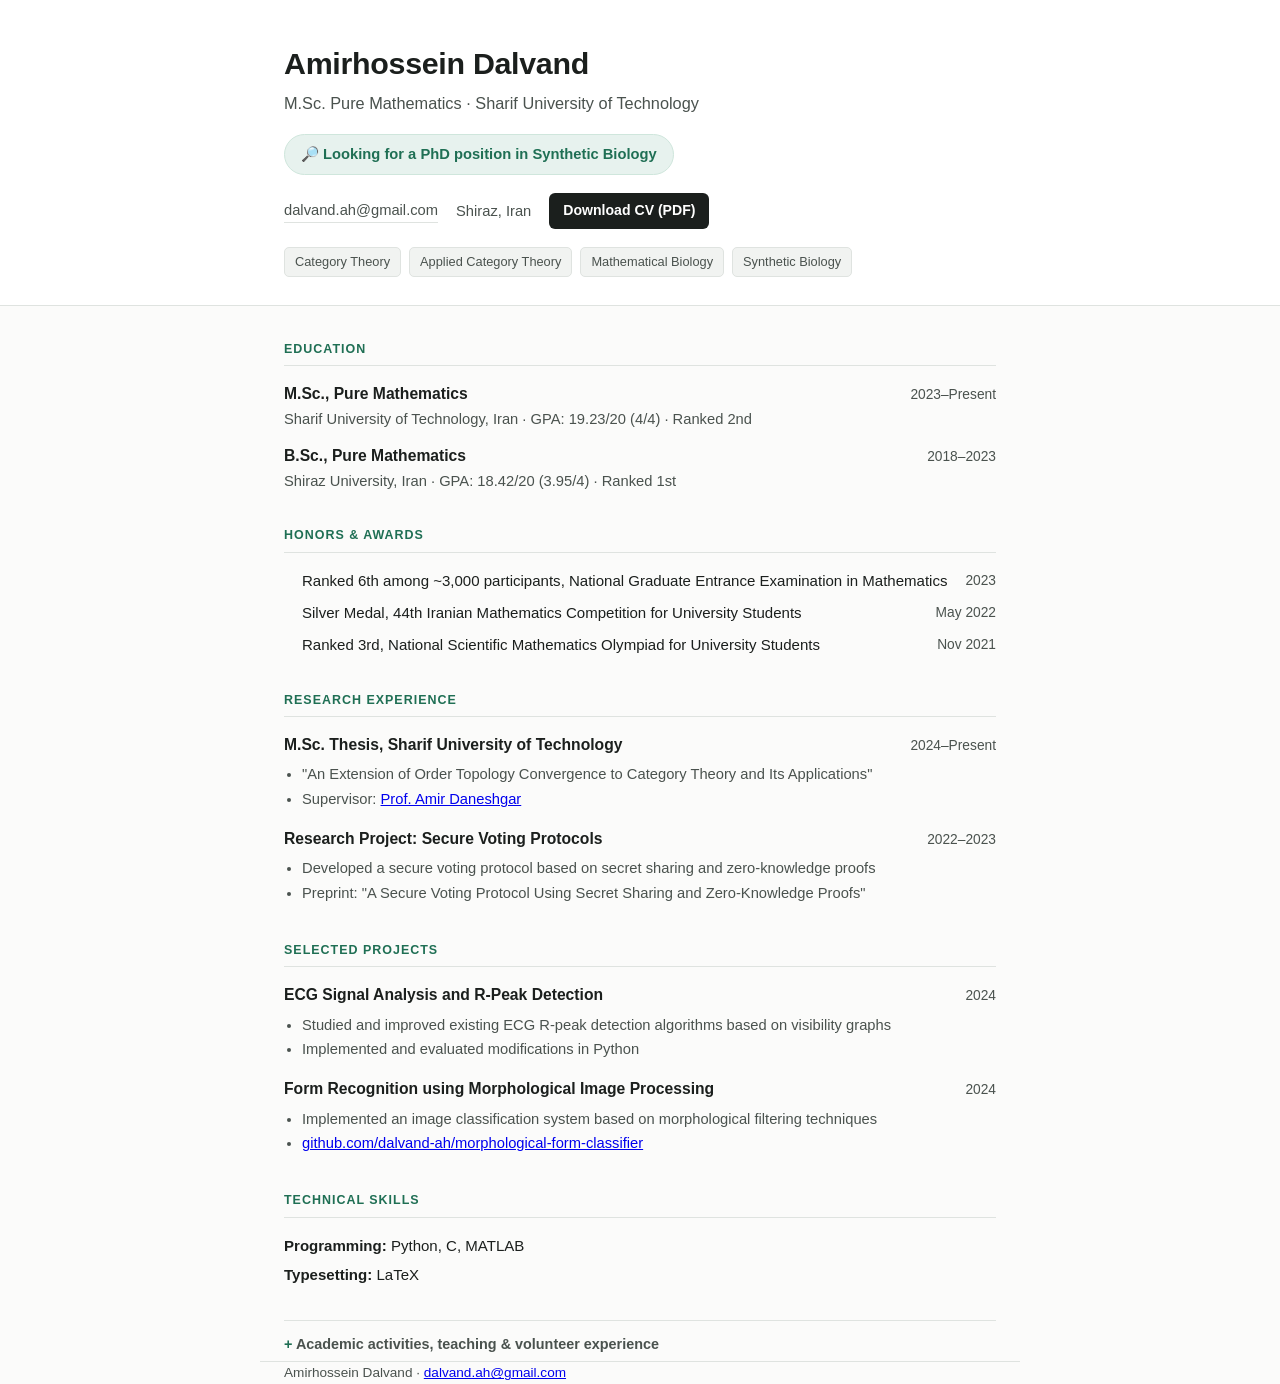
==== formal/index.html @ 2a24ca66 "Initial site" ====
<!DOCTYPE html>
<html lang="en">
<head>
<meta charset="UTF-8">
<meta name="viewport" content="width=device-width, initial-scale=1.0">
<title>Amirhossein Dalvand — CV</title>
<meta name="description" content="Amirhossein Dalvand — M.Sc. Pure Mathematics, Sharif University of Technology. Seeking a PhD position in Synthetic Biology.">
<link rel="stylesheet" href="style.css">
</head>
<body>

<header class="hero">
  <div class="wrap">
    <h1>Amirhossein Dalvand</h1>
    <p class="subtitle">M.Sc. Pure Mathematics · Sharif University of Technology</p>

    <div class="seeking">🔎 Looking for a PhD position in Synthetic Biology</div>

    <div class="contact-row">
      <a href="mailto:dalvand.ah@gmail.com">dalvand.ah@gmail.com</a>
      <span>Shiraz, Iran</span>
      <a class="btn-cv" href="Amirhossein_Dalvand_CV.pdf" target="_blank" rel="noopener">Download CV (PDF)</a>
    </div>

    <div class="tags">
      <span class="tag">Category Theory</span>
      <span class="tag">Applied Category Theory</span>
      <span class="tag">Mathematical Biology</span>
      <span class="tag">Synthetic Biology</span>
    </div>
  </div>
</header>

<main class="wrap">

  <section id="education">
    <h2 class="section-title">Education</h2>
    <div class="entry">
      <div class="entry-main">
        <div class="entry-title">M.Sc., Pure Mathematics</div>
        <div class="entry-sub">Sharif University of Technology, Iran · GPA: 19.23/20 (4/4) · Ranked 2nd</div>
      </div>
      <div class="entry-date">2023–Present</div>
    </div>
    <div class="entry">
      <div class="entry-main">
        <div class="entry-title">B.Sc., Pure Mathematics</div>
        <div class="entry-sub">Shiraz University, Iran · GPA: 18.42/20 (3.95/4) · Ranked 1st</div>
      </div>
      <div class="entry-date">2018–2023</div>
    </div>
  </section>

  <section id="honors">
    <h2 class="section-title">Honors &amp; Awards</h2>
    <ul class="plain-list">
      <li><span class="li-text">Ranked 6th among ~3,000 participants, National Graduate Entrance Examination in Mathematics</span><span class="li-date">2023</span></li>
      <li><span class="li-text">Silver Medal, 44th Iranian Mathematics Competition for University Students</span><span class="li-date">May 2022</span></li>
      <li><span class="li-text">Ranked 3rd, National Scientific Mathematics Olympiad for University Students</span><span class="li-date">Nov 2021</span></li>
    </ul>
  </section>

  <section id="research">
    <h2 class="section-title">Research Experience</h2>

    <div class="entry">
      <div class="entry-main">
        <div class="entry-title">M.Sc. Thesis, Sharif University of Technology</div>
        <ul class="detail-list">
          <li>"An Extension of Order Topology Convergence to Category Theory and Its Applications"</li>
          <li>Supervisor: <a href="http://math.sharif.ir/faculties/daneshgar" target="_blank" rel="noopener">Prof. Amir Daneshgar</a></li>
        </ul>
      </div>
      <div class="entry-date">2024–Present</div>
    </div>

    <div class="entry">
      <div class="entry-main">
        <div class="entry-title">Research Project: Secure Voting Protocols</div>
        <ul class="detail-list">
          <li>Developed a secure voting protocol based on secret sharing and zero-knowledge proofs</li>
          <li>Preprint: "A Secure Voting Protocol Using Secret Sharing and Zero-Knowledge Proofs"</li>
        </ul>
      </div>
      <div class="entry-date">2022–2023</div>
    </div>
  </section>

  <section id="projects">
    <h2 class="section-title">Selected Projects</h2>
    <div class="entry">
      <div class="entry-main">
        <div class="entry-title">ECG Signal Analysis and R-Peak Detection</div>
        <ul class="detail-list">
          <li>Studied and improved existing ECG R-peak detection algorithms based on visibility graphs</li>
          <li>Implemented and evaluated modifications in Python</li>
        </ul>
      </div>
      <div class="entry-date">2024</div>
    </div>
    <div class="entry">
      <div class="entry-main">
        <div class="entry-title">Form Recognition using Morphological Image Processing</div>
        <ul class="detail-list">
          <li>Implemented an image classification system based on morphological filtering techniques</li>
          <li><a href="https://github.com/dalvand-ah/morphological-form-classifier" target="_blank" rel="noopener">github.com/dalvand-ah/morphological-form-classifier</a></li>
        </ul>
      </div>
      <div class="entry-date">2024</div>
    </div>
  </section>

  <section id="skills">
    <h2 class="section-title">Technical Skills</h2>
    <div class="skills-row"><b>Programming:</b> Python, C, MATLAB</div>
    <div class="skills-row"><b>Typesetting:</b> LaTeX</div>
  </section>

  <section id="more">
    <details class="more">
      <summary>Academic activities, teaching &amp; volunteer experience</summary>

      <div class="sub">
        <h2 class="section-title">Academic Activities</h2>
        <ul class="plain-list">
          <li><span class="li-text">Seminar Talk: Existence and Uniqueness of the Haar Measure</span><span class="li-date">Spring 2025</span></li>
          <li><span class="li-text">Seminar Talk: Variational Problems in Discrete Geometry</span><span class="li-date">Spring 2025</span></li>
          <li><span class="li-text">Course Presentation: Multivariate Cointegration in Statistical Arbitrage</span><span class="li-date">Fall 2024</span></li>
          <li><span class="li-text">Organizer &amp; Instructor, Problem-Solving Workshops for Undergraduate Mathematics Competitions, Shiraz University</span><span class="li-date">Fall 2022</span></li>
          <li><span class="li-text">Organizer of Biweekly Paper Reading Sessions for Undergraduate Mathematics Students</span><span class="li-date">Summer 2022</span></li>
          <li><span class="li-text">Organizer of the "One Step in Algebra" Seminar Series, Shiraz University</span><span class="li-date">Nov 2021</span></li>
        </ul>
      </div>

      <div class="sub">
        <h2 class="section-title">Teaching Experience (Teaching Assistant, Shiraz University)</h2>
        <ul class="plain-list">
          <li><span class="li-text">Mathematical Analysis I</span><span class="li-date">Fall 2022</span></li>
          <li><span class="li-text">Complex Functions</span><span class="li-date">Fall 2022</span></li>
          <li><span class="li-text">Algebra</span><span class="li-date">Fall 2021</span></li>
          <li><span class="li-text">Mathematics and Its Applications in Management</span><span class="li-date">Spring 2021</span></li>
        </ul>
      </div>

      <div class="sub">
        <h2 class="section-title">Volunteer Activities</h2>
        <ul class="plain-list">
          <li><span class="li-text">Staff Member, Mathematics Library, Shiraz University</span><span class="li-date">2021</span></li>
          <li><span class="li-text">Member of the Mathematics Student Association, Shiraz University</span><span class="li-date">2020</span></li>
        </ul>
      </div>
    </details>
  </section>

  <!-- FAQ section temporarily disabled pending careful review — see conversation notes
  <section id="faq">
    <h2 class="section-title">A Few Questions You Might Have</h2>

    <div class="faq-item">
      <button class="faq-q"><span>Why Synthetic Biology?</span><span class="plus">+</span></button>
      <div class="faq-a">
        <p>It checks three boxes that matter to me at once: it's application-driven, it feels meaningful because it can directly improve people's lives, and it opens a career path outside academia. Most importantly, it's a field where I can actually watch a mathematical model turn into something real on the lab bench.</p>
      </div>
    </div>

    <div class="faq-item">
      <button class="faq-q"><span>How does Category Theory relate to Synthetic Biology?</span><span class="plus">+</span></button>
      <div class="faq-a">
        <p>Directly, it doesn't. But there's a conceptual resonance I find compelling: Category Theory cares less about objects themselves than about the relationships between them and how they compose. In the same way, a complex biological system can be studied through the relationships between its parts, from a control-theory perspective — a lens I find genuinely interesting. Still, I see moving into this new field as a real challenge rather than a continuation of my past work, and it's a challenge I've chosen deliberately.</p>
      </div>
    </div>

    <div class="faq-item">
      <button class="faq-q"><span>You have no wet-lab or biology background — how do you plan to bridge that gap?</span><span class="plus">+</span></button>
      <div class="faq-a">
        <p>I don't have formal wet-lab training, and I'm not pretending otherwise. What I bring is a strong quantitative background — mathematical modeling and hands-on programming, including work with real biological signal data in my ECG project. I plan to close the gap through foundational coursework and by treating the early part of a PhD as exactly where that bridge gets built: much of synthetic biology's computational and design side is contributed to by people who came from math, physics, or engineering rather than biology. The wet-lab side is something I'm genuinely eager to learn hands-on, not a barrier I'm hoping to avoid.</p>
      </div>
    </div>

    <div class="faq-item">
      <button class="faq-q"><span>What specific area within Synthetic Biology interests you most?</span><span class="plus">+</span></button>
      <div class="faq-a">
        <p>Honestly, it's a huge field, and I don't want to force a premature answer. I'm still in the process of exploring its sub-areas to find where my mathematical background can contribute the most.</p>
      </div>
    </div>
  </section>
  -->

</main>

<footer class="wrap">
  <span>Amirhossein Dalvand · <a href="mailto:dalvand.ah@gmail.com">dalvand.ah@gmail.com</a></span>
</footer>

<script src="script.js"></script>
</body>
</html>
---- formal/style.css ----
:root {
  --ink: #1b1f1d;
  --ink-soft: #4a524e;
  --line: #dfe3e0;
  --bg: #fbfbfa;
  --panel: #ffffff;
  --accent: #1f6f54;
  --accent-soft: #e7f2ee;
  --max-w: 760px;
}

* { box-sizing: border-box; }

html { scroll-behavior: smooth; }

body {
  margin: 0;
  background: var(--bg);
  color: var(--ink);
  font-family: -apple-system, BlinkMacSystemFont, "Segoe UI", Roboto, Helvetica, Arial, sans-serif;
  line-height: 1.55;
  font-size: 16px;
}

.wrap {
  max-width: var(--max-w);
  margin: 0 auto;
  padding: 0 24px;
}

/* ---------- Hero ---------- */

header.hero {
  background: var(--panel);
  border-bottom: 1px solid var(--line);
  padding: 40px 0 28px;
}

header.hero h1 {
  margin: 0 0 4px;
  font-size: 1.9rem;
  font-weight: 700;
  letter-spacing: -0.01em;
}

.subtitle {
  margin: 0 0 18px;
  color: var(--ink-soft);
  font-size: 1.02rem;
}

.seeking {
  display: inline-flex;
  align-items: center;
  gap: 8px;
  background: var(--accent-soft);
  color: var(--accent);
  border: 1px solid #cfe6dc;
  border-radius: 999px;
  padding: 8px 16px;
  font-size: 0.92rem;
  font-weight: 600;
  margin-bottom: 18px;
}

.contact-row {
  display: flex;
  flex-wrap: wrap;
  gap: 8px 18px;
  align-items: center;
  font-size: 0.92rem;
  color: var(--ink-soft);
}

.contact-row a {
  color: var(--ink-soft);
  text-decoration: none;
  border-bottom: 1px solid var(--line);
}

.contact-row a:hover { color: var(--accent); border-color: var(--accent); }

.btn-cv {
  display: inline-block;
  background: var(--ink);
  color: #fff !important;
  border: none !important;
  border-radius: 6px;
  padding: 7px 14px;
  font-weight: 600;
  font-size: 0.88rem;
}

.btn-cv:hover { background: var(--accent); }

.tags {
  margin-top: 18px;
  display: flex;
  flex-wrap: wrap;
  gap: 8px;
}

.tag {
  font-size: 0.8rem;
  color: var(--ink-soft);
  background: #f1f3f1;
  border: 1px solid var(--line);
  border-radius: 5px;
  padding: 4px 10px;
}

/* ---------- Sections ---------- */

main { padding: 8px 0 40px; }

section { margin-top: 34px; }

h2.section-title {
  font-size: 0.78rem;
  text-transform: uppercase;
  letter-spacing: 0.08em;
  color: var(--accent);
  border-bottom: 1px solid var(--line);
  padding-bottom: 6px;
  margin: 0 0 16px;
  font-weight: 700;
}

.entry {
  display: flex;
  justify-content: space-between;
  gap: 16px;
  margin-bottom: 14px;
}

.entry:last-child { margin-bottom: 0; }

.entry-main { flex: 1; }

.entry-title {
  font-weight: 600;
  font-size: 0.98rem;
}

.entry-sub {
  color: var(--ink-soft);
  font-size: 0.92rem;
  margin-top: 1px;
}

.entry-date {
  color: var(--ink-soft);
  font-size: 0.86rem;
  white-space: nowrap;
  padding-top: 2px;
}

ul.detail-list {
  margin: 6px 0 0;
  padding-left: 18px;
  font-size: 0.92rem;
  color: var(--ink-soft);
}

ul.detail-list li { margin-bottom: 2px; }

ul.plain-list {
  margin: 0;
  padding-left: 18px;
  font-size: 0.94rem;
}

ul.plain-list li {
  margin-bottom: 9px;
  display: flex;
  justify-content: space-between;
  gap: 12px;
}

ul.plain-list li:last-child { margin-bottom: 0; }

.li-text { flex: 1; }

.li-date {
  color: var(--ink-soft);
  font-size: 0.86rem;
  white-space: nowrap;
  padding-top: 1px;
}

.skills-row { font-size: 0.94rem; margin-bottom: 6px; }
.skills-row:last-child { margin-bottom: 0; }
.skills-row b { font-weight: 600; }

/* ---------- More / disclosure ---------- */

details.more {
  border-top: 1px solid var(--line);
  padding-top: 6px;
}

details.more > summary {
  cursor: pointer;
  list-style: none;
  font-size: 0.9rem;
  color: var(--ink-soft);
  padding: 6px 0;
  font-weight: 600;
  user-select: none;
}

details.more > summary::-webkit-details-marker { display: none; }

details.more > summary:before {
  content: "+ ";
  color: var(--accent);
}

details.more[open] > summary:before {
  content: "\2212 ";
}

details.more .sub { margin-top: 18px; }

/* ---------- FAQ ---------- */

.faq-item {
  border-bottom: 1px solid var(--line);
}

.faq-item:first-child { border-top: 1px solid var(--line); }

.faq-q {
  width: 100%;
  text-align: left;
  background: none;
  border: none;
  padding: 14px 0;
  font-size: 0.96rem;
  font-weight: 600;
  color: var(--ink);
  cursor: pointer;
  display: flex;
  justify-content: space-between;
  align-items: center;
  gap: 12px;
  font-family: inherit;
}

.faq-q .plus {
  color: var(--accent);
  font-weight: 700;
  font-size: 1.1rem;
  flex-shrink: 0;
}

.faq-a {
  max-height: 0;
  overflow: hidden;
  transition: max-height 0.25s ease;
  font-size: 0.92rem;
  color: var(--ink-soft);
}

.faq-a p { margin: 0 0 14px; padding-right: 4px; }

.faq-item.open .faq-a { max-height: 400px; }

.faq-item.open .faq-q .plus { transform: rotate(45deg); }

/* ---------- Footer ---------- */

footer {
  border-top: 1px solid var(--line);
  padding: 22px 0 40px;
  color: var(--ink-soft);
  font-size: 0.85rem;
}

@media (max-width: 520px) {
  header.hero { padding: 28px 0 22px; }
  header.hero h1 { font-size: 1.5rem; }
  .entry, ul.plain-list li { flex-direction: column; gap: 2px; }
  .entry-date, .li-date { padding-top: 0; }
}

@media print {
  .seeking, .btn-cv, details.more > summary { display: none; }
  details.more { display: block; }
  body { font-size: 12px; }
}
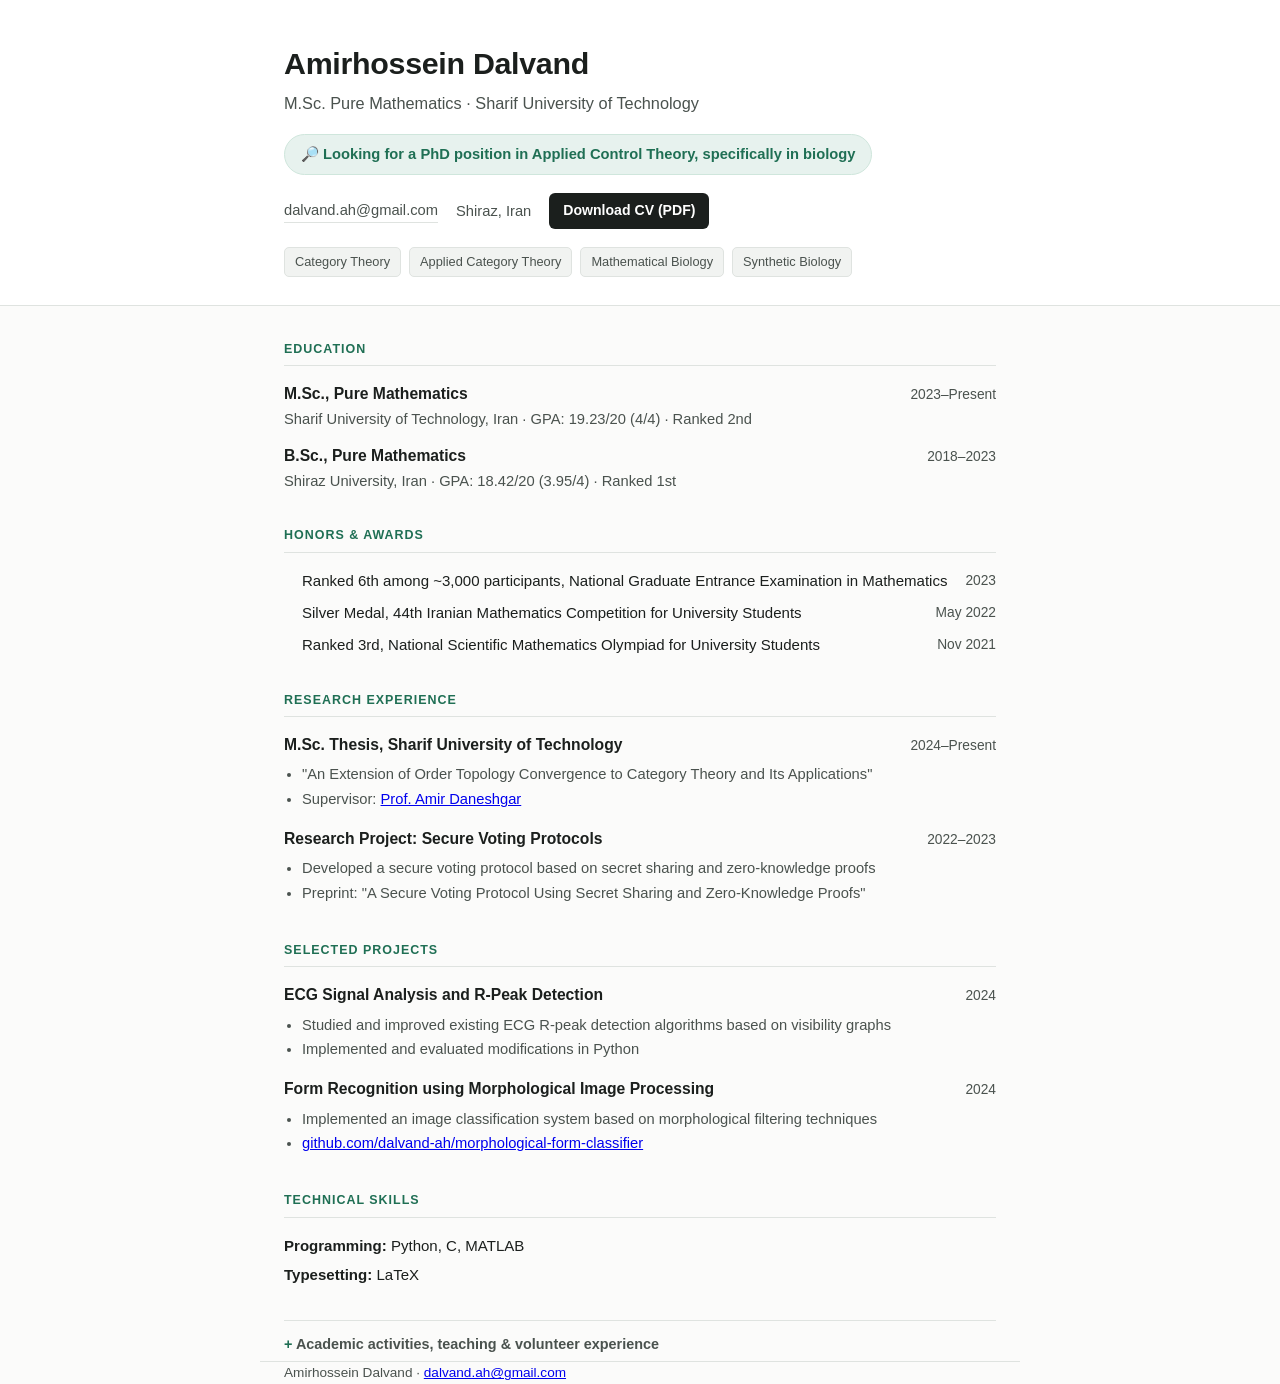
==== commit 1f51cf3c: "Update PhD focus statement to applied control theory in biology Co-Authored-By: Claude Sonnet 5.5 <n" ====
--- a/formal/index.html
+++ b/formal/index.html
@@ -4,7 +4,7 @@
 <meta charset="UTF-8">
 <meta name="viewport" content="width=device-width, initial-scale=1.0">
 <title>Amirhossein Dalvand — CV</title>
-<meta name="description" content="Amirhossein Dalvand — M.Sc. Pure Mathematics, Sharif University of Technology. Seeking a PhD position in Synthetic Biology.">
+<meta name="description" content="Amirhossein Dalvand — M.Sc. Pure Mathematics, Sharif University of Technology. Seeking a PhD position in Applied Control Theory, specifically in biology.">
 <link rel="stylesheet" href="style.css">
 </head>
 <body>
@@ -14,7 +14,7 @@
     <h1>Amirhossein Dalvand</h1>
     <p class="subtitle">M.Sc. Pure Mathematics · Sharif University of Technology</p>
 
-    <div class="seeking">🔎 Looking for a PhD position in Synthetic Biology</div>
+    <div class="seeking">🔎 Looking for a PhD position in Applied Control Theory, specifically in biology</div>
 
     <div class="contact-row">
       <a href="mailto:dalvand.ah@gmail.com">dalvand.ah@gmail.com</a>
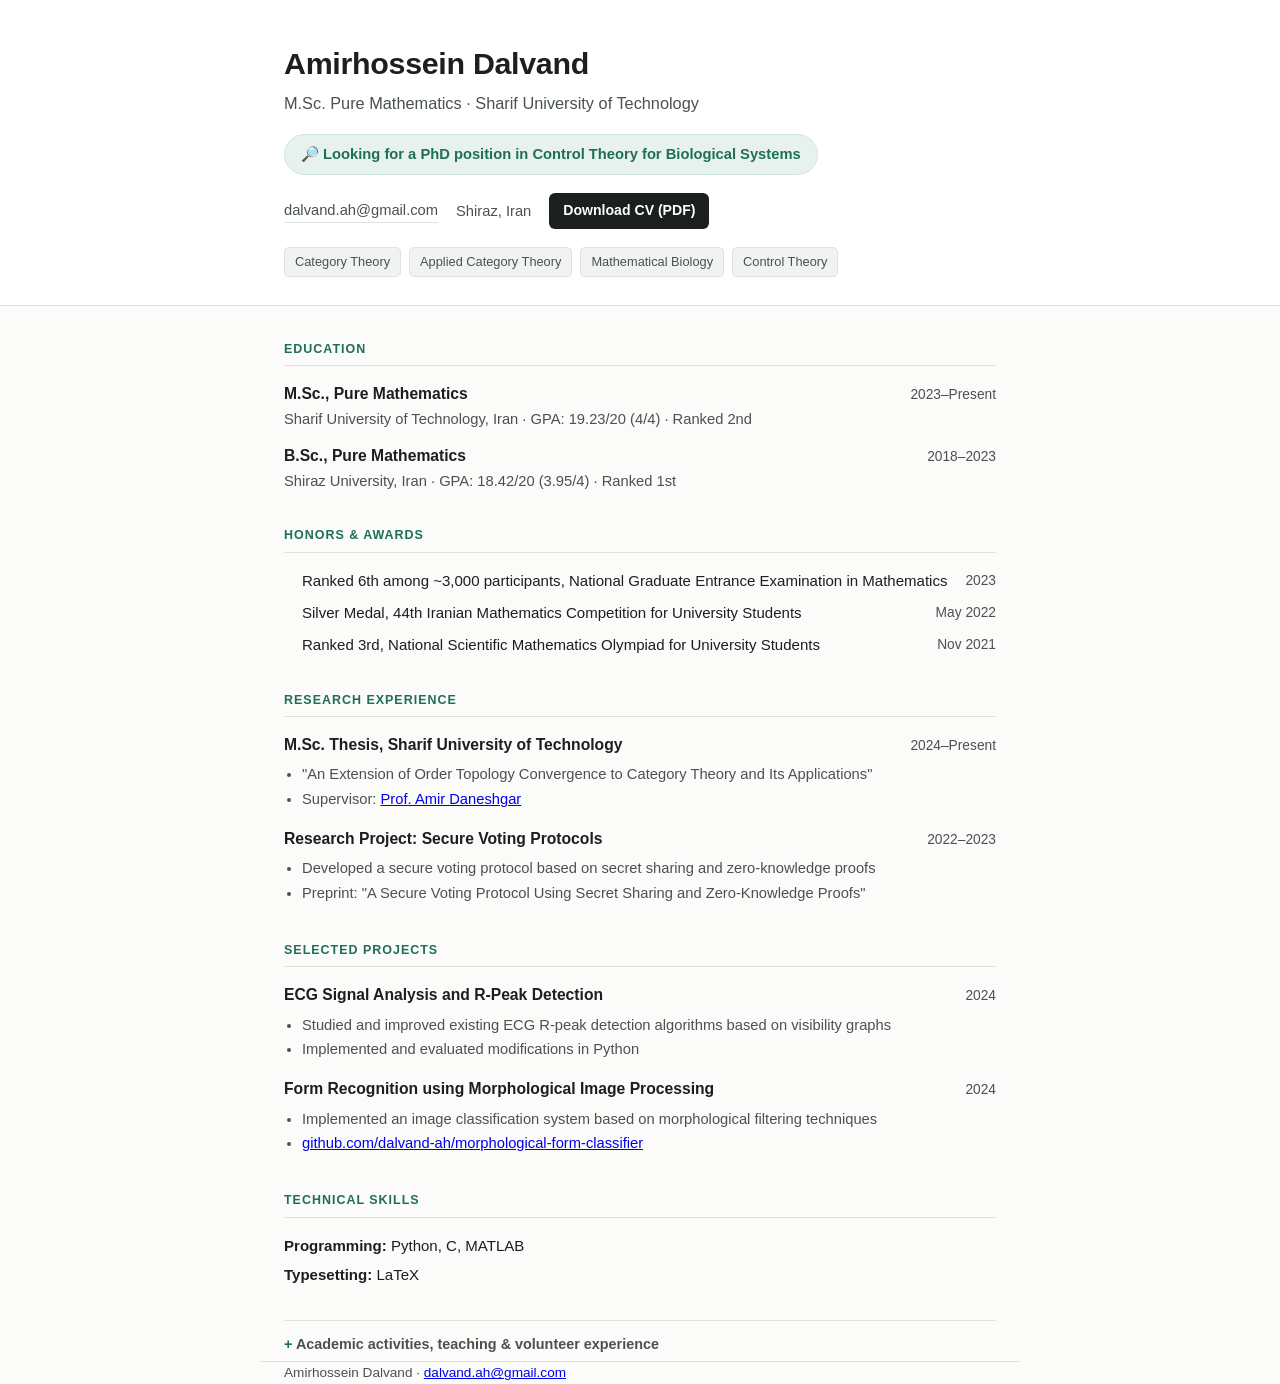
==== commit e421f32a: "Rework hero headline to control theory for biological systems Replace the Synthetic Biology focus wi" ====
--- a/formal/index.html
+++ b/formal/index.html
@@ -4,7 +4,7 @@
 <meta charset="UTF-8">
 <meta name="viewport" content="width=device-width, initial-scale=1.0">
 <title>Amirhossein Dalvand — CV</title>
-<meta name="description" content="Amirhossein Dalvand — M.Sc. Pure Mathematics, Sharif University of Technology. Seeking a PhD position in Applied Control Theory, specifically in biology.">
+<meta name="description" content="Amirhossein Dalvand — M.Sc. Pure Mathematics, Sharif University of Technology. Seeking a PhD position in Control Theory for Biological Systems.">
 <link rel="stylesheet" href="style.css">
 </head>
 <body>
@@ -14,7 +14,7 @@
     <h1>Amirhossein Dalvand</h1>
     <p class="subtitle">M.Sc. Pure Mathematics · Sharif University of Technology</p>
 
-    <div class="seeking">🔎 Looking for a PhD position in Applied Control Theory, specifically in biology</div>
+    <div class="seeking">🔎 Looking for a PhD position in Control Theory for Biological Systems</div>
 
     <div class="contact-row">
       <a href="mailto:dalvand.ah@gmail.com">dalvand.ah@gmail.com</a>
@@ -26,7 +26,7 @@
       <span class="tag">Category Theory</span>
       <span class="tag">Applied Category Theory</span>
       <span class="tag">Mathematical Biology</span>
-      <span class="tag">Synthetic Biology</span>
+      <span class="tag">Control Theory</span>
     </div>
   </div>
 </header>
